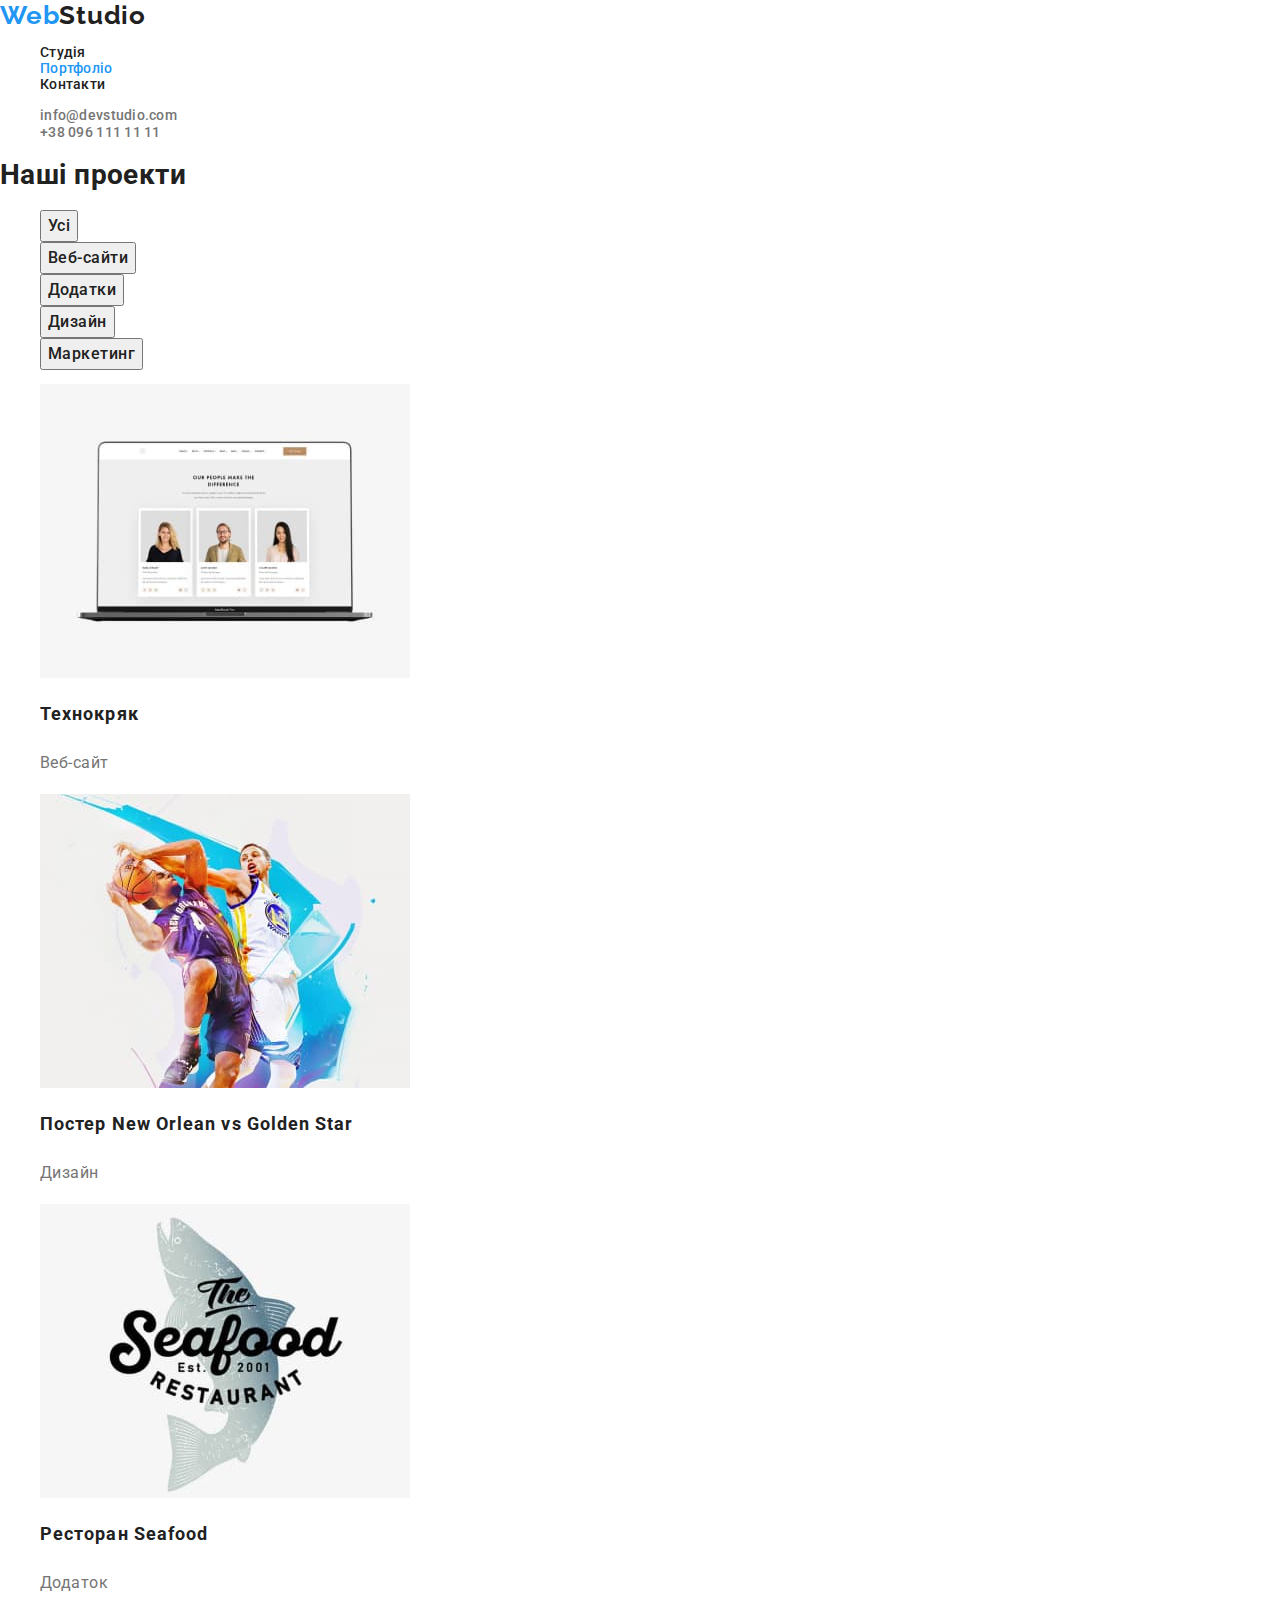
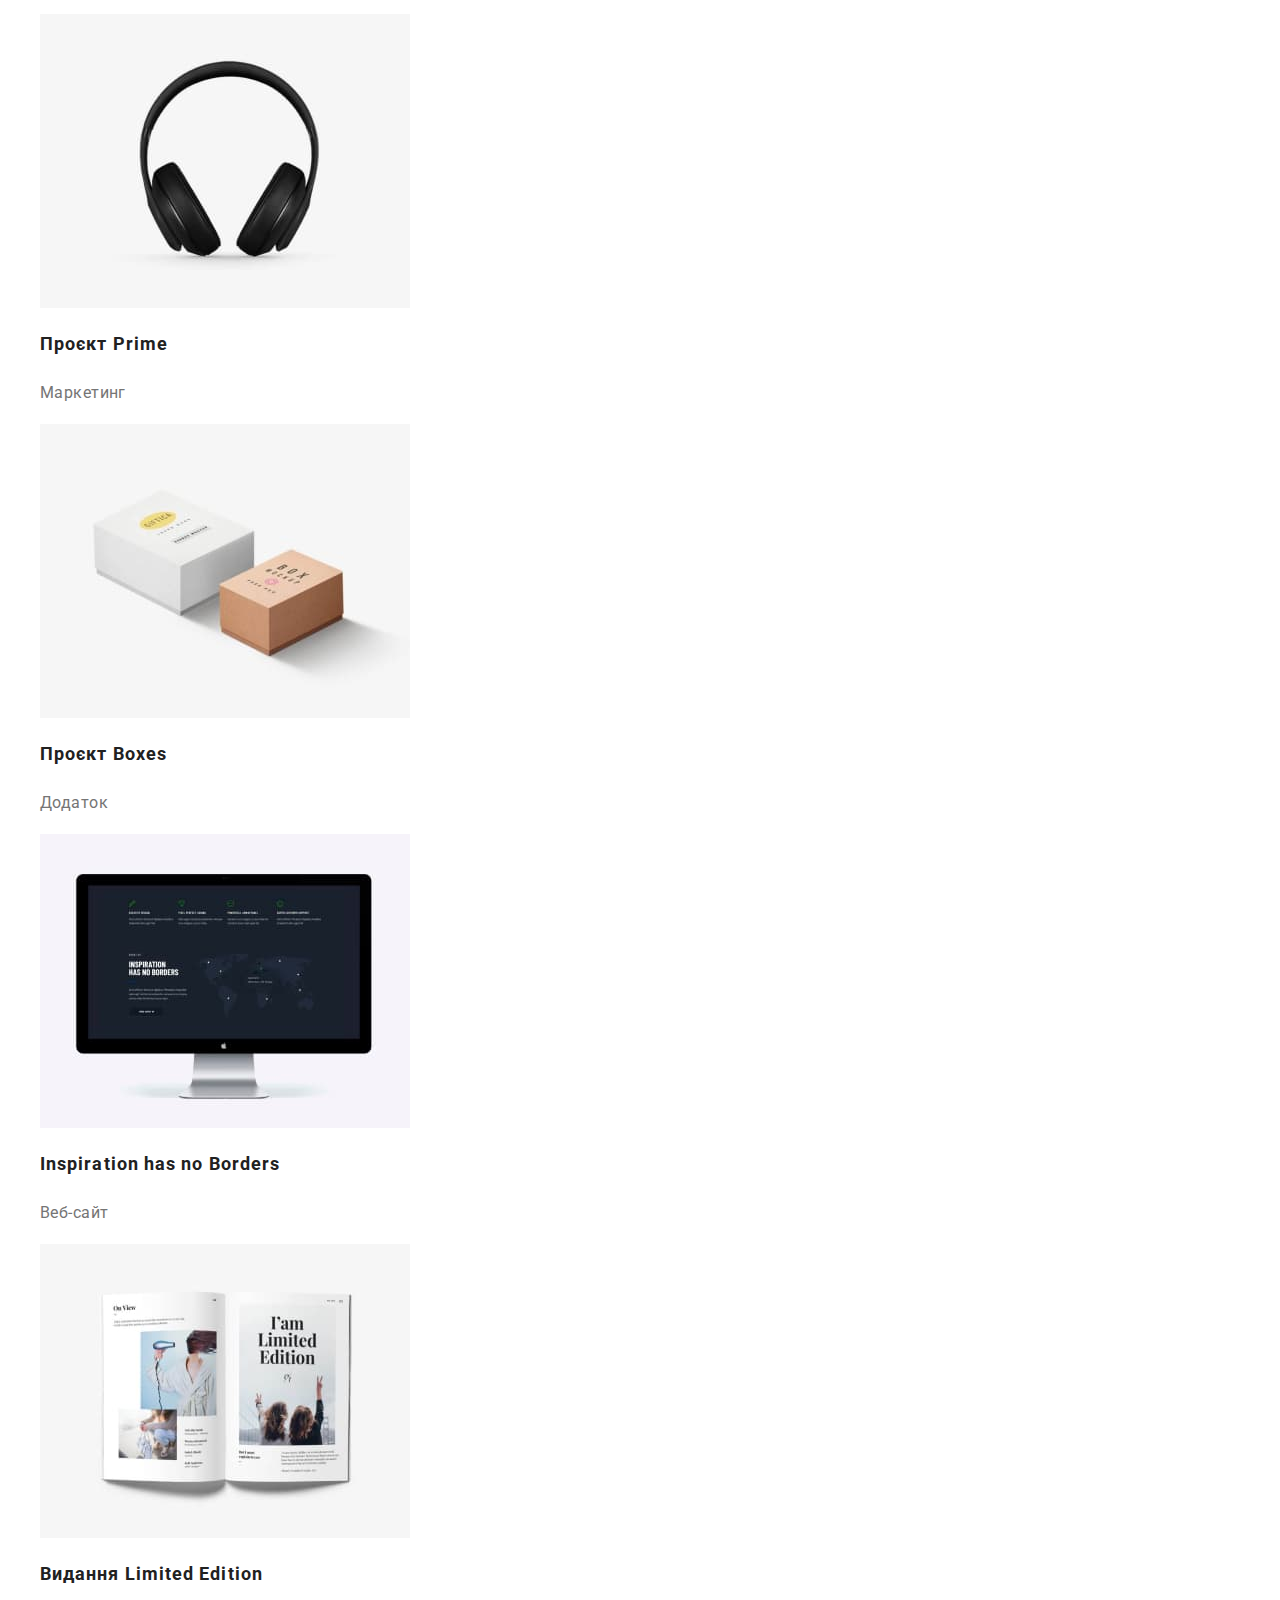
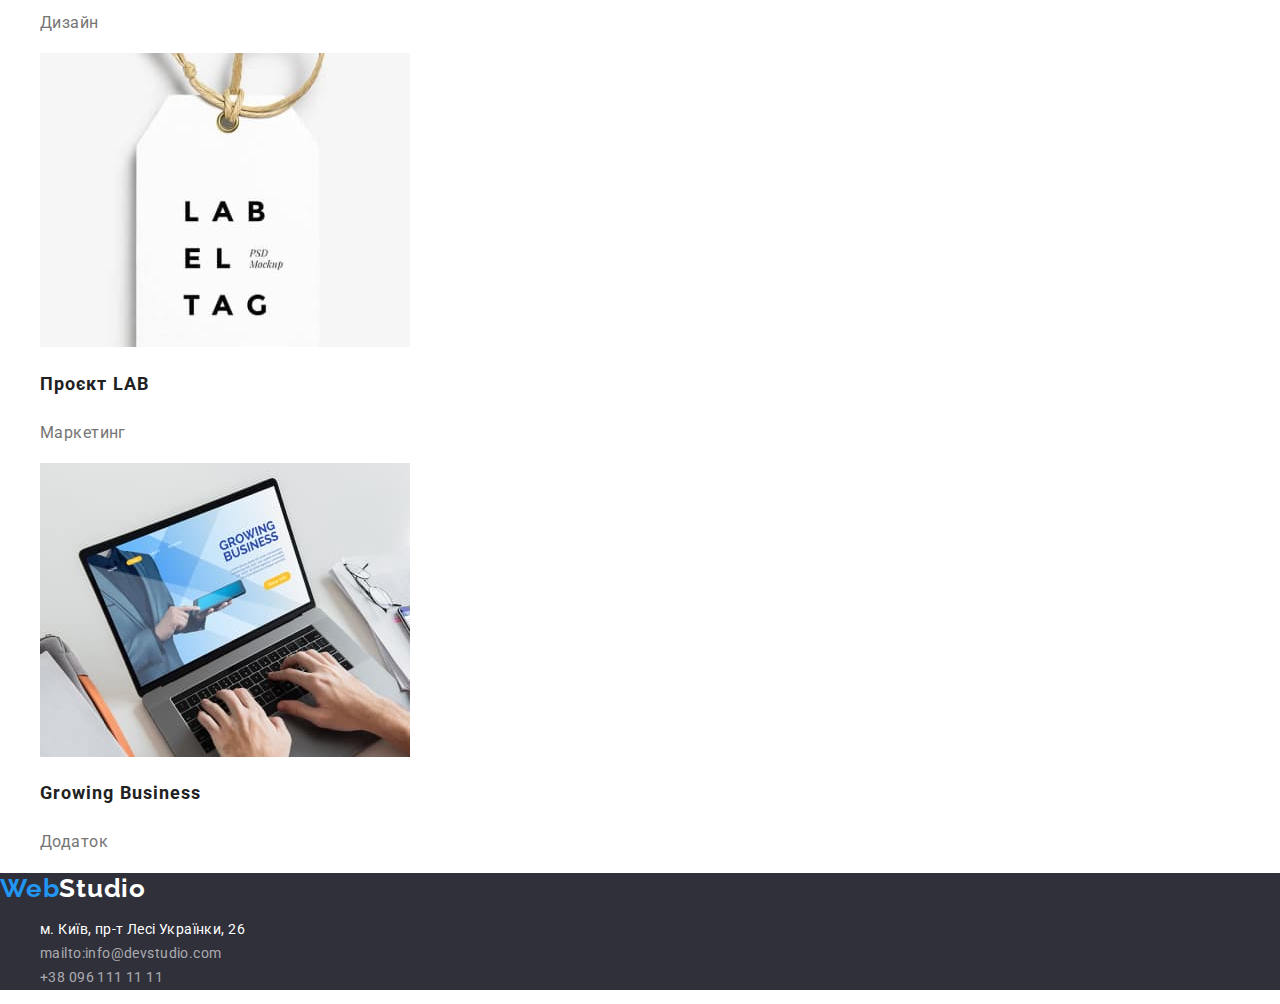
==== portfolio.html @ c3edb96c "new repositiriy" ====
<!DOCTYPE html>
<html lang="uk">

<head>
    <meta charset="UTF-8">
    <meta http-equiv="X-UA-Compatible" content="IE=edge">
    <meta name="viewport" content="width=device-width, initial-scale=1.0">
    <link rel="preconnect" href="https://fonts.googleapis.com">
    <link rel="preconnect" href="https://fonts.gstatic.com" crossorigin>
    <link
        href="https://fonts.googleapis.com/css2?family=Raleway:wght@700&family=Roboto:wght@400;500;700;900&display=swap"
        rel="stylesheet">
        <link rel="stylesheet" href="https://cdnjs.cloudflare.com/ajax/libs/modern-normalize/1.0.0/modern-normalize.min.css" />
    <link rel="stylesheet" href="./css/styles.css">
    <title>Студія</title>
</head>

<body>
    <header class="header">

        <nav class="navigation">
            <a class="logo link" href="./index.html"><span class="logo-part">Web</span>Studio</a>
            <ul class="nav-list list">
                <li class="nav-list-item">
                    <a href="./index.html" class="nav-list link">Студія</a>
                </li>
                <li class="nav-list-item">
                    <a href="./portfolio.html" class="nav-list link current">Портфоліо</a>
                </li>
                <li class="nav-list-item">
                    <a href="" class="nav-list link">Контакти</a>
                </li>
            </ul>
        </nav>
        <ul class="contact list">
            <li> <a href="mailto:info@devstudio.com" class="contact-list link">info@devstudio.com</a></li>
            <li><a href="tel:+380961111111" class="contact-list link">+38 096 111 11 11</a></li>
        </ul>
    </header>
    <main>
        <section class="section">
            <h1>Наші проекти</h1>
        <ul class="button-list list">
            <li><button class="button" type="button">Усі</button> </li>
            <li><button class="button" type="button">Веб-сайти</button></li>
            <li><button class="button" type="button">Додатки</button></li>
            <li><button class="button" type="button">Дизайн</button></li>
            <li><button class="button" type="button">Маркетинг</button></li>
        </ul>
        
            
            <ul class="section-proects list">
                <li>
                    <a class="proects link" href=""><img src="./images/box4.jpg" alt="зображення ноутбука" width="370"
                            height="294">
                        <h2 class="proect-title">Технокряк</h2>
                        <p class="description-proect">Веб-сайт</p>
                        </a>
                </li>
                <li>
                    <a class="proects link" href=""><img src="./images/box5.jpg" alt="зображення баскетболістів"
                            width="370" height="294">
                        <h2 class="proect-title">Постер New Orlean vs Golden Star</h2>
                        <p class="description-proect">Дизайн</p>
                        </a>
                </li>
                <li>
                    <a class="proects link" href=""><img src="./images/box6.jpg" alt="зображення риби" width="370"
                            height="294">
                        <h2 class="proect-title">Ресторан Seafood</h2>
                        <p class="description-proect">Додаток</p>
                        </a>
                </li>
                <li>
                    <a class="proects link" href=""><img src="./images/box7.jpg" alt="зображення навушники" width="370"
                            height="294">
                        <h2 class="proect-title">Проєкт Prime</h2>
                        <p class="description-proect">Маркетинг</p>
                        </a>
                </li>
                <li>
                    <a class="proects link" href=""><img src="./images/box8.jpg" alt="зображення коробки" width="370"
                            height="294">
                        <h2 class="proect-title">Проєкт Boxes</h2>
                        <p class="description-proect">Додаток</p>
                        </a>
                </li>
                <li>
                    <a class="proects link" href=""><img src="./images/box9.jpg" alt="зображення монітор" width="370"
                            height="294">
                        <h2 class="proect-title">Inspiration has no Borders</h2>
                        <p class="description-proect">Веб-сайт</p>
                        </a>
                </li>
                <li>
                    <a class="proects link" href=""><img src="./images/box10.jpg" alt="зображення книги" width="370"
                            height="294">
                        <h2 class="proect-title">Видання Limited Edition</h2>
                        <p class="description-proect">Дизайн</p>
                        </a>
                </li>
                <li>
                    <a class="proects link" href=""><img src="./images/box11.jpg" alt="зображення лейби" width="370"
                            height="294">
                        <h2 class="proect-title">Проєкт LAB</h2>
                        <p class="description-proect">Маркетинг</p>
                        </a>
                </li>
                <li>
                    <a class="proects link" href=""><img src="./images/box12.jpg" alt="зображення ноутбука" width="370"
                            height="294">
                        <h2 class="proect-title">Growing Business</h2>
                        <p class="description-proect">Додаток</p>
                        </a>
                </li>

            </ul>
        </section>


    </main>
    <footer class="footer">
        <!--Секція контакти-->
        <a class="footer-logo link" href="./index.html"><span class="logo-part">Web</span>Studio</a>

        <address class="adress">
            <ul class="adress-list list">
                <li> <a href="https://goo.gl/maps/hzJKrvGwyvVixg5J7" class="adress-title link" target="_blank"> м. Київ,
                        пр-т Лесі Українки, 26
                    </a> </li>
                <li> <a href="mailto:info@devstudio.com" class="adress-contakt link">mailto:info@devstudio.com</a></li>
                <li> <a href="tel:+380961111111" class="adress-contakt link">+38 096 111 11 11</a> </li>
            </ul>
        </address>


    </footer>

</body>

</html>
---- css/styles.css ----
:root {
     --primary-color: #212121;
     --title-text-color: #757575;
     --accent-color: #2196F3;
     --primary-white-color: #FFFFFF;
     --background-dark: #2f303a;
     --background-light: #f5f4fa;
     --primary-font-family: 'Roboto', sans-serif;
     --secondary-font-family: 'Raleway', sans-serif;
 }

 body {
     font-family: var(--primary-font-family);
     color: var(--primary-color);
     font-size: 14px;
     letter-spacing: 0.03em;
     background-color: var(--primary-white-color);
 }

 /*=========START COMPONRNTS==*/

 /*=======END COMPONENTS=====*/
 /*=======HEADER========*/
 
 .link {
     text-decoration: none;
 }

 .list {
     list-style: none;
 }

 /*Logo*/
 .logo {
     font-family: 'Raleway';
     font-style: normal;
     font-weight: 700;
     font-size: 26px;
     line-height: 1.19;
     letter-spacing: 0.03em;
     color: var(--primary-color);
 }

 .logo-part {
     font-family: 'Raleway';
     font-style: normal;
     font-weight: 700;
     font-size: 26px;
     line-height: 1.19;
     color: var(--accent-color);
 }


 .nav-list {
     font-weight: 500;
     line-height: 1.14;
     letter-spacing: 0.02em;
     color: var(--primary-color);
 }

 .current {
     color: var(--accent-color)
 }

 .nav-list:hover,
 .nav-list:focus {
     color: var(--accent-color);
 }

 .contact-list {

     font-weight: 500;
     line-height: 1.14;
     letter-spacing: 0.02em;
     color: var(--title-text-color);
 }

 .contact-list:hover,
 .contact-list:focus {
     color: var(--accent-color);
 }

 /*======END HEADER======*/
 /*======MAIN=======*/
 /*HERO*/
 .hero {
     background-color: var(--background-dark);
 }

 .hero-title {
     font-weight: 900;
     font-size: 44px;
     line-height: 1.36;
     text-align: center;
     letter-spacing: 0.06em;
     text-transform: uppercase;
     color: var(--primary-white-color);
 }

 .hero-btn {
     font-family: inherit;
     font-weight: 700;
     font-size: 16px;
     line-height: 1.87;
     display: flex;
     align-items: center;
     text-align: center;
     letter-spacing: 0.06em;
     color: var(--primary-white-color);
     background-color: var(--accent-color);
     cursor: pointer;
 }

 /*SECTION FEATURES*/

 .title-list {
     font-weight: 700;
     line-height: 1.14;
     text-transform: uppercase;
 }

 .description {
     line-height: 1.71;
     color: var(--title-text-color);
 }

 /*SECTION WORK*/
 .section-title {
     font-weight: 700;
     font-size: 36px;
     line-height: 1.16;
     text-align: center;
     color: var(--primary-color);
 }

 /*SECTION TEAM*/
 .section-team {
     background-color: var(--background-light);
 }

 .title-card {
     font-weight: 500;
     font-size: 16px;
     line-height: 1.19;
     text-align: center;
     color: var(--primary-color);
 }

 .desc-card {
     font-size: 16px;
     line-height: 1.19;
     text-align: center;
     color: var(--title-text-color);
 }

 /*=========END INDEX========*/
 /*=========PORTFOLIO=========*/


 .button {
     display: inline-block;
     font-family: 'Roboto';
     font-style: normal;
     font-weight: 500;
     font-size: 16px;
     line-height: 1.62;
     text-align: center;
     letter-spacing: 0.03em;
     color: var(--primary-color);
     cursor: pointer;
 }

 .button:hover,
 .button:focus {
     background-color: #2196F3;
     color: var(--primary-white-color);
 }

 .proects {
     color: var(--primary-color);
 }

 .proect-title {
     font-size: 18px;
     line-height: 2;
     letter-spacing: 0.06em;
 }

 .description-proect {
     font-size: 16px;
     line-height: 1.87;
     color: var(--title-text-color);
 }




 /*=======FOOTER======*/
 /*SECTION CONTACTS*/
 .footer {
     background-color: var(--background-dark);
 }

 .footer-logo {
     font-family: 'Raleway';
     font-style: normal;
     font-weight: 700;
     font-size: 26px;
     line-height: 1.19;
     letter-spacing: 0.03em;
     color: var(--primary-white-color);
 }

 .adress-list {
     font-family: 'Roboto';
     font-style: normal;
     font-weight: 400;
     font-size: 14px;
     line-height: 1.71;
     color: rgba(255, 255, 255, 0.6);
 }

 .adress-contakt:hover,
 .adress-contakt:focus {
     color: var(--accent-color);
 }

 .adress-title {

     color: var(--primary-white-color);
 }

 .adress-title:hover,
 .adress-title:focus {
     color: var(--accent-color);
 }

 .adress-contakt {
     color: rgba(255, 255, 255, 0.6);
 }
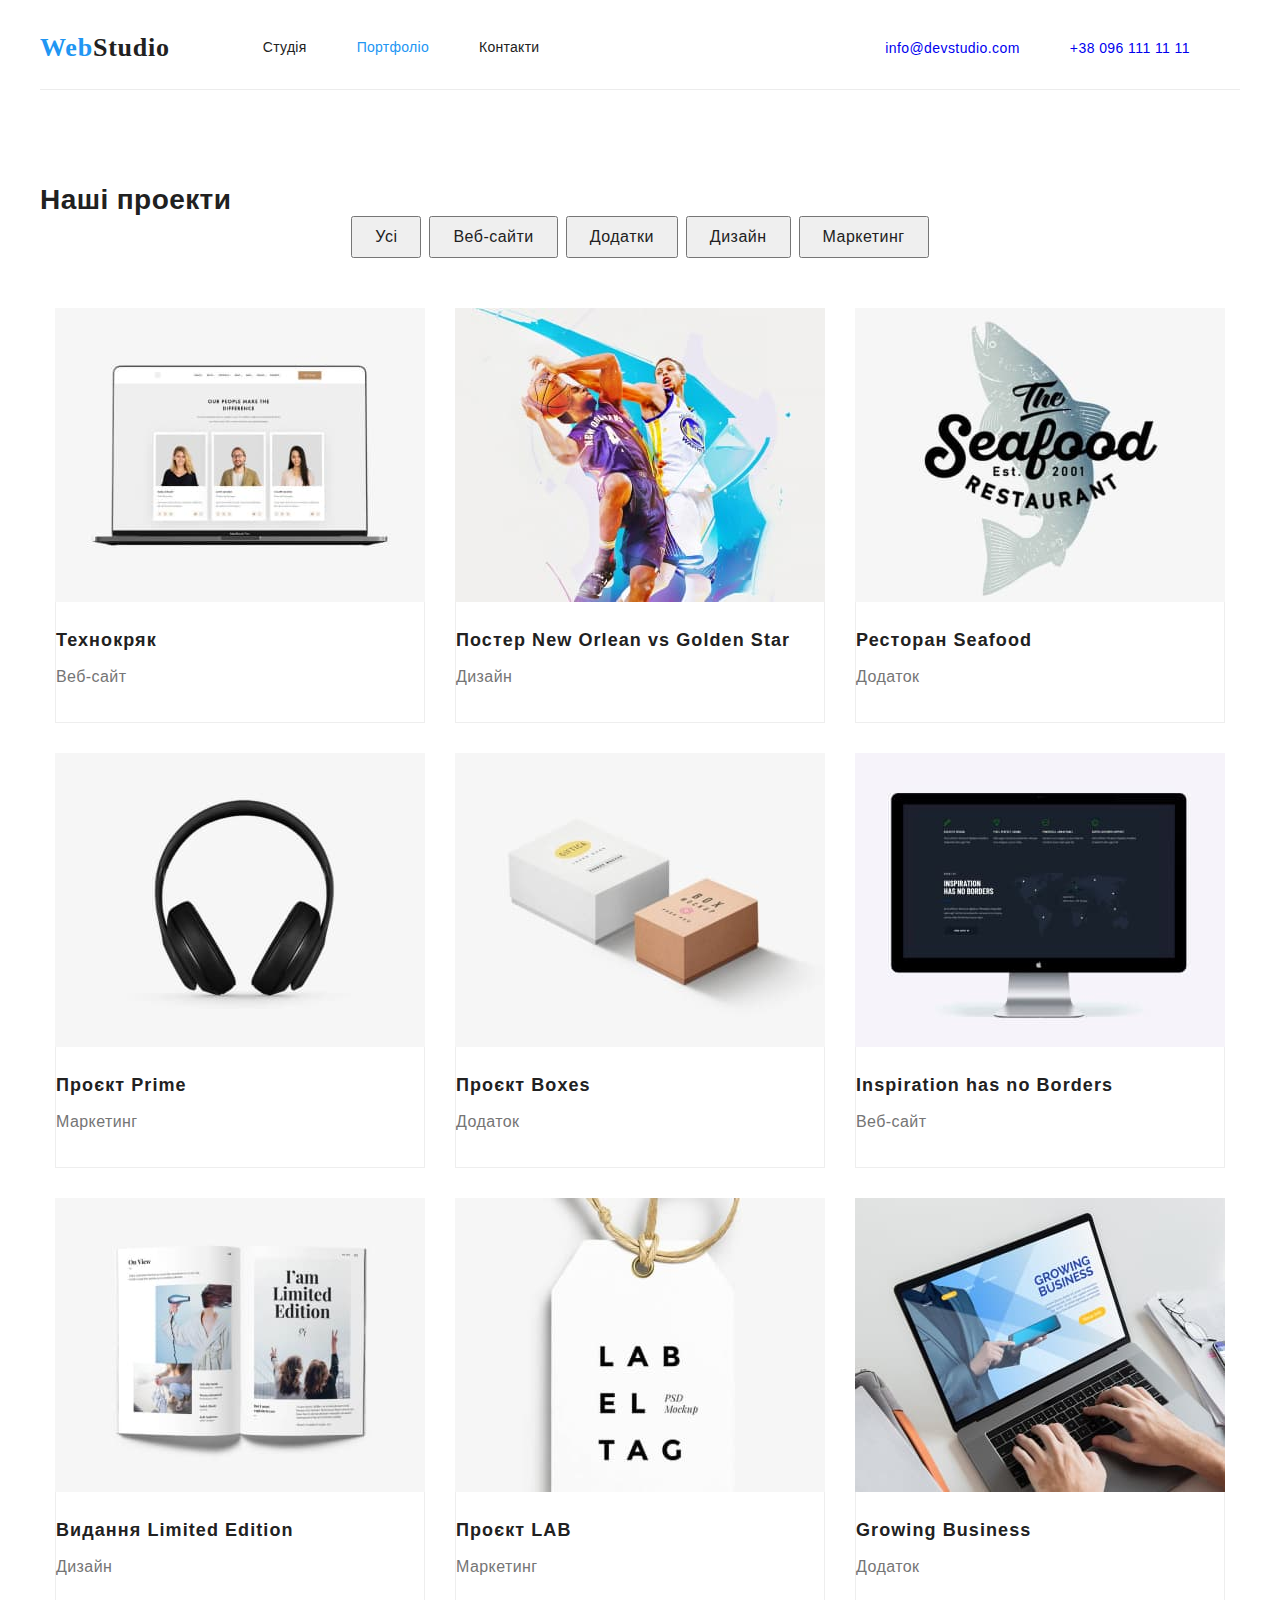
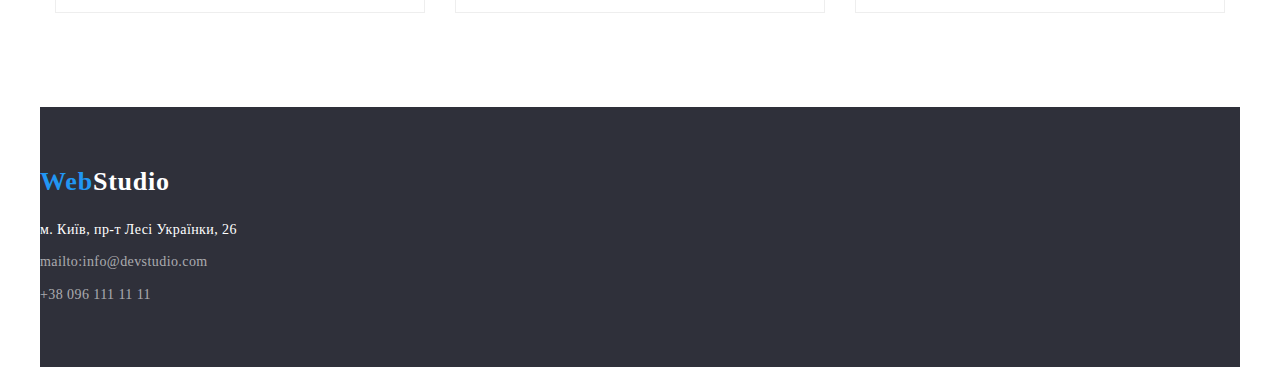
==== commit c6b0d6a4: "positioning of elements" ====
--- a/portfolio.html
+++ b/portfolio.html
@@ -7,115 +7,131 @@
     <meta name="viewport" content="width=device-width, initial-scale=1.0">
     <link rel="preconnect" href="https://fonts.googleapis.com">
     <link rel="preconnect" href="https://fonts.gstatic.com" crossorigin>
-    <link
-        href="https://fonts.googleapis.com/css2?family=Raleway:wght@700&family=Roboto:wght@400;500;700;900&display=swap"
-        rel="stylesheet">
-        <link rel="stylesheet" href="https://cdnjs.cloudflare.com/ajax/libs/modern-normalize/1.0.0/modern-normalize.min.css" />
+    <link rel="stylesheet" href="https://cdnjs.cloudflare.com/ajax/libs/modern-normalize/1.1.0/modern-normalize.min.css"
+        integrity="sha512-wpPYUAdjBVSE4KJnH1VR1HeZfpl1ub8YT/NKx4PuQ5NmX2tKuGu6U/JRp5y+Y8XG2tV+wKQpNHVUX03MfMFn9Q=="
+        crossorigin="anonymous" referrerpolicy="no-referrer" />
     <link rel="stylesheet" href="./css/styles.css">
     <title>Студія</title>
 </head>
 
 <body>
-    <header class="header">
+    <div class="container">
+        <header class="header">
+            <div class="header-container">
+                <a class="logo link" href="./index.html"><span class="logo-part">Web</span>Studio</a>
+                <ul class="nav-list list">
+                    <li class="nav-list-item">
+                        <a href="./index.html" class="nav-list link">Студія</a>
+                    </li>
+                    <li class="nav-list-item">
+                        <a href="./portfolio.html" class="nav-list link current">Портфоліо</a>
+                    </li>
+                    <li class="nav-list-item">
+                        <a href="" class="nav-list link">Контакти</a>
+                    </li>
+                </ul>
+                </nav>
+                <ul class="contact list">
+                    <li class="contactlist"> <a href="mailto:info@devstudio.com"
+                            class="contact-list link">info@devstudio.com</a></li>
+                    <li class="contactlist"><a href="tel:+380961111111" class="contact-list link">+38 096 111 11 11</a>
+                    </li>
+                </ul>
+            </div>
+        </header>
+        <main>
+            <section class="section">
+                <h1>Наші проекти</h1>
+                <ul class="button-list list">
+                    <li class="button-proect"><button class="button" type="button">Усі</button> </li>
+                    <li class="button-proect"><button class="button" type="button">Веб-сайти</button></li>
+                    <li class="button-proect"><button class="button" type="button">Додатки</button></li>
+                    <li class="button-proect"><button class="button" type="button">Дизайн</button></li>
+                    <li class="button-proect"><button class="button" type="button">Маркетинг</button></li>
+                </ul>
 
-        <nav class="navigation">
-            <a class="logo link" href="./index.html"><span class="logo-part">Web</span>Studio</a>
-            <ul class="nav-list list">
-                <li class="nav-list-item">
-                    <a href="./index.html" class="nav-list link">Студія</a>
+                <div class="container">
+                    <ul class="section-proects list">
+                        <li class="proect-cart">
+                            <a class="proects link" href=""><img src="./images/box4.jpg" alt="зображення ноутбука"
+                                    width="370" height="294">
+                                <div class="content-proect-wrapper">
+                                    <h2 class="proect-title">Технокряк</h2>
+                                    <p class="description-proect">Веб-сайт</p>
+                            </a>
+                </div>
                 </li>
-                <li class="nav-list-item">
-                    <a href="./portfolio.html" class="nav-list link current">Портфоліо</a>
-                </li>
-                <li class="nav-list-item">
-                    <a href="" class="nav-list link">Контакти</a>
-                </li>
-            </ul>
-        </nav>
-        <ul class="contact list">
-            <li> <a href="mailto:info@devstudio.com" class="contact-list link">info@devstudio.com</a></li>
-            <li><a href="tel:+380961111111" class="contact-list link">+38 096 111 11 11</a></li>
-        </ul>
-    </header>
-    <main>
-        <section class="section">
-            <h1>Наші проекти</h1>
-        <ul class="button-list list">
-            <li><button class="button" type="button">Усі</button> </li>
-            <li><button class="button" type="button">Веб-сайти</button></li>
-            <li><button class="button" type="button">Додатки</button></li>
-            <li><button class="button" type="button">Дизайн</button></li>
-            <li><button class="button" type="button">Маркетинг</button></li>
-        </ul>
-        
-            
-            <ul class="section-proects list">
-                <li>
-                    <a class="proects link" href=""><img src="./images/box4.jpg" alt="зображення ноутбука" width="370"
-                            height="294">
-                        <h2 class="proect-title">Технокряк</h2>
-                        <p class="description-proect">Веб-сайт</p>
-                        </a>
-                </li>
-                <li>
+                <li class="proect-cart">
                     <a class="proects link" href=""><img src="./images/box5.jpg" alt="зображення баскетболістів"
                             width="370" height="294">
-                        <h2 class="proect-title">Постер New Orlean vs Golden Star</h2>
-                        <p class="description-proect">Дизайн</p>
-                        </a>
-                </li>
-                <li>
-                    <a class="proects link" href=""><img src="./images/box6.jpg" alt="зображення риби" width="370"
-                            height="294">
-                        <h2 class="proect-title">Ресторан Seafood</h2>
-                        <p class="description-proect">Додаток</p>
-                        </a>
-                </li>
-                <li>
-                    <a class="proects link" href=""><img src="./images/box7.jpg" alt="зображення навушники" width="370"
-                            height="294">
-                        <h2 class="proect-title">Проєкт Prime</h2>
-                        <p class="description-proect">Маркетинг</p>
-                        </a>
-                </li>
-                <li>
-                    <a class="proects link" href=""><img src="./images/box8.jpg" alt="зображення коробки" width="370"
-                            height="294">
-                        <h2 class="proect-title">Проєкт Boxes</h2>
-                        <p class="description-proect">Додаток</p>
-                        </a>
-                </li>
-                <li>
-                    <a class="proects link" href=""><img src="./images/box9.jpg" alt="зображення монітор" width="370"
-                            height="294">
-                        <h2 class="proect-title">Inspiration has no Borders</h2>
-                        <p class="description-proect">Веб-сайт</p>
-                        </a>
-                </li>
-                <li>
-                    <a class="proects link" href=""><img src="./images/box10.jpg" alt="зображення книги" width="370"
-                            height="294">
-                        <h2 class="proect-title">Видання Limited Edition</h2>
-                        <p class="description-proect">Дизайн</p>
-                        </a>
-                </li>
-                <li>
-                    <a class="proects link" href=""><img src="./images/box11.jpg" alt="зображення лейби" width="370"
-                            height="294">
-                        <h2 class="proect-title">Проєкт LAB</h2>
-                        <p class="description-proect">Маркетинг</p>
-                        </a>
-                </li>
-                <li>
-                    <a class="proects link" href=""><img src="./images/box12.jpg" alt="зображення ноутбука" width="370"
-                            height="294">
-                        <h2 class="proect-title">Growing Business</h2>
-                        <p class="description-proect">Додаток</p>
-                        </a>
-                </li>
+                        <div class="content-proect-wrapper">
+                            <h2 class="proect-title">Постер New Orlean vs Golden Star</h2>
+                            <p class="description-proect">Дизайн</p>
+                    </a>
+    </div>
+    </li>
+    <li class="proect-cart">
+        <a class="proects link" href=""><img src="./images/box6.jpg" alt="зображення риби" width="370" height="294">
+            <div class="content-proect-wrapper">
+                <h2 class="proect-title">Ресторан Seafood</h2>
+                <p class="description-proect">Додаток</p>
+        </a>
+        </div>
+    </li>
+    <li class="proect-cart">
+        <a class="proects link" href=""><img src="./images/box7.jpg" alt="зображення навушники" width="370"
+                height="294">
+            <div class="content-proect-wrapper">
+                <h2 class="proect-title">Проєкт Prime</h2>
+                <p class="description-proect">Маркетинг</p>
+        </a>
+        </div>
+    </li>
+    <li class="proect-cart">
+        <a class="proects link" href=""><img src="./images/box8.jpg" alt="зображення коробки" width="370" height="294">
+            <div class="content-proect-wrapper">
+                <h2 class="proect-title">Проєкт Boxes</h2>
+                <p class="description-proect">Додаток</p>
+        </a>
+        </div>
+    </li>
+    <li class="proect-cart">
+        <a class="proects link" href=""><img src="./images/box9.jpg" alt="зображення монітор" width="370" height="294">
+            <div class="content-proect-wrapper">
+                <h2 class="proect-title">Inspiration has no Borders</h2>
+                <p class="description-proect">Веб-сайт</p>
+        </a>
+        </div>
+    </li>
+    <li class="proect-cart">
+        <a class="proects link" href=""><img src="./images/box10.jpg" alt="зображення книги" width="370" height="294">
+            <div class="content-proect-wrapper">
+                <h2 class="proect-title">Видання Limited Edition</h2>
+                <p class="description-proect">Дизайн</p>
+        </a>
+        </div>
+    </li>
+    <li class="proect-cart">
+        <a class="proects link" href=""><img src="./images/box11.jpg" alt="зображення лейби" width="370" height="294">
+            <div class="content-proect-wrapper">
+                <h2 class="proect-title">Проєкт LAB</h2>
+                <p class="description-proect">Маркетинг</p>
+        </a>
+        </div>
+    </li>
+    <li class="proect-cart">
+        <a class="proects link" href=""><img src="./images/box12.jpg" alt="зображення ноутбука" width="370"
+                height="294">
+            <div class="content-proect-wrapper">
+                <h2 class="proect-title">Growing Business</h2>
+                <p class="description-proect">Додаток</p>
+        </a>
+        </div>
+    </li>
 
-            </ul>
-        </section>
+    </ul>
+    </div>
+    </section>
 
 
     </main>
@@ -125,17 +141,21 @@
 
         <address class="adress">
             <ul class="adress-list list">
-                <li> <a href="https://goo.gl/maps/hzJKrvGwyvVixg5J7" class="adress-title link" target="_blank"> м. Київ,
+                <li class="adress-list-item"> <a href="https://goo.gl/maps/hzJKrvGwyvVixg5J7" class="adress-title link"
+                        target="_blank"> м. Київ,
                         пр-т Лесі Українки, 26
                     </a> </li>
-                <li> <a href="mailto:info@devstudio.com" class="adress-contakt link">mailto:info@devstudio.com</a></li>
-                <li> <a href="tel:+380961111111" class="adress-contakt link">+38 096 111 11 11</a> </li>
+                <li class="adress-list-item"> <a href="mailto:info@devstudio.com"
+                        class="adress-contakt link">mailto:info@devstudio.com</a></li>
+                <li class="adress-list-item"> <a href="tel:+380961111111" class="adress-contakt link">+38 096 111 11
+                        11</a>
+                </li>
             </ul>
         </address>
 
 
     </footer>
-
+    </div>
 </body>
 
 </html>--- a/css/styles.css
+++ b/css/styles.css
@@ -1,4 +1,3 @@
- 
  
  
  :root {
@@ -20,20 +19,59 @@
      background-color: var(--primary-white-color);
  }
 
- /*=========START COMPONRNTS==*/
-
- /*=======END COMPONENTS=====*/
- /*=======HEADER========*/
- 
+ h1,
+ h2,
+ h3,
+ h4,
+ h5,
+ h6,
+ p {
+     margin-top: 0;
+     margin-bottom: 0;
+ }
+
+ ul,
+ ol {
+     margin-top: 0;
+     margin-bottom: 0;
+     padding-left: 0;
+ }
+
+ img {
+     display: block;
+ }
+
  .link {
      text-decoration: none;
  }
 
  .list {
      list-style: none;
- }
+
+ }
+
+ .container {
+     width: 1200px;
+     padding-left: 15px;
+     padding-right: 15px;
+     margin-left: auto;
+     margin-right: auto;
+ }
+
+ /*=========START COMPONRNTS=======*/
+
+ /*=========END COMPONENTS========*/
+ /*============HEADER=============*/
+
+
 
  /*Logo*/
+ .header {
+     padding-top: 25px;
+     padding-bottom: 25px;
+     border-bottom: 1px solid #ececec
+ }
+
  .logo {
      font-family: 'Raleway';
      font-style: normal;
@@ -42,6 +80,7 @@
      line-height: 1.19;
      letter-spacing: 0.03em;
      color: var(--primary-color);
+     margin-right: 93px;
  }
 
  .logo-part {
@@ -53,12 +92,28 @@
      color: var(--accent-color);
  }
 
+ .header-container {
+     display: flex;
+     align-items: center;
+ }
+
+ .navigation {
+     display: flex;
+     align-items: center;
+ }
+
+ .nav-list-item:not(:last-child) {
+     margin-right: 50px;
+ }
 
  .nav-list {
      font-weight: 500;
      line-height: 1.14;
      letter-spacing: 0.02em;
      color: var(--primary-color);
+     display: flex;
+     align-items: center;
+
  }
 
  .current {
@@ -70,17 +125,32 @@
      color: var(--accent-color);
  }
 
- .contact-list {
-
+ .contact {
+     display: flex;
+     align-items: center;
+     margin-left: auto;
+ }
+
+ .contactlist {
+     margin-right: 50px;
+ }
+
+ .contact-list:not(:last-child) {
      font-weight: 500;
      line-height: 1.14;
      letter-spacing: 0.02em;
      color: var(--title-text-color);
+
  }
 
  .contact-list:hover,
  .contact-list:focus {
      color: var(--accent-color);
+ }
+
+ .section {
+     padding-top: 94px;
+     padding-bottom: 94px;
  }
 
  /*======END HEADER======*/
@@ -98,10 +168,11 @@
      letter-spacing: 0.06em;
      text-transform: uppercase;
      color: var(--primary-white-color);
+     margin-bottom: 30px;
  }
 
  .hero-btn {
-     font-family: inherit;
+     font-family: var(--primary-font-family);
      font-weight: 700;
      font-size: 16px;
      line-height: 1.87;
@@ -112,14 +183,28 @@
      color: var(--primary-white-color);
      background-color: var(--accent-color);
      cursor: pointer;
+     margin-left: auto;
+     margin-right: auto;
+     padding: 10px 32px;
+     min-width: 216px;
+     box-shadow: 0px 4px 4px rgba(0, 0, 0, 0.15);
+     border-radius: 4px;
  }
 
  /*SECTION FEATURES*/
+ .features-list {
+     display: flex;
+ }
+
+ .features-list-item:not(:last-child) {
+     margin-right: 30px;
+ }
 
  .title-list {
      font-weight: 700;
      line-height: 1.14;
      text-transform: uppercase;
+     margin-bottom: 10px;
  }
 
  .description {
@@ -134,11 +219,40 @@
      line-height: 1.16;
      text-align: center;
      color: var(--primary-color);
+     margin-bottom: 50px;
+ }
+
+ .work-list {
+     display: flex;
+     justify-content: space-between;
+     flex-wrap: wrap;
+ }
+
+ .work-item:not(:last-child) {
+     margin-right: 30px;
  }
 
  /*SECTION TEAM*/
  .section-team {
      background-color: var(--background-light);
+ }
+
+ .team-list {
+     display: flex;
+     flex-wrap: wrap;
+ }
+
+ .team:not(:nth-child(4n)) {
+     margin-right: 30px;
+ }
+
+ .content-team-wrapper {
+     padding-top: 30px;
+
+     border-top: none;
+     box-shadow: 0px 1px 3px rgba(0, 0, 0, 0.12), 0px 1px 1px rgba(0, 0, 0, 0.14), 0px 2px 1px rgba(0, 0, 0, 0.2);
+     border-radius: 0px 0px 4px 4px;
+     background: #FFFFFF;
  }
 
  .title-card {
@@ -147,6 +261,7 @@
      line-height: 1.19;
      text-align: center;
      color: var(--primary-color);
+     margin-bottom: 10px;
  }
 
  .desc-card {
@@ -154,15 +269,28 @@
      line-height: 1.19;
      text-align: center;
      color: var(--title-text-color);
+     padding-bottom: 30px;
  }
 
  /*=========END INDEX========*/
  /*=========PORTFOLIO=========*/
 
+ .button-list {
+     display: flex;
+     justify-content: center;
+     flex-wrap: wrap;
+
+ }
+
+ .button-proect:not(:last-child) {
+     margin-right: 8px;
+     background: var(--background-light);
+     border-radius: 4px;
+
+ }
 
  .button {
-     display: inline-block;
-     font-family: 'Roboto';
+     font-family: var(--primary-font-family);
      font-style: normal;
      font-weight: 500;
      font-size: 16px;
@@ -171,28 +299,52 @@
      letter-spacing: 0.03em;
      color: var(--primary-color);
      cursor: pointer;
+     padding: 6px 22px;
  }
 
  .button:hover,
  .button:focus {
-     background-color: #2196F3;
+     background-color: var(--accent-color);
      color: var(--primary-white-color);
  }
 
+ .section-proects {
+     padding-top: 50px;
+     display: flex;
+     flex-wrap: wrap;
+     margin-left: -30px;
+     margin-top: -30px;
+ }
+
+ .proect-cart {
+     margin-left: 30px;
+     margin-top: 30px;
+ }
+
  .proects {
      color: var(--primary-color);
+ }
+
+ .content-proect-wrapper {
+     border: 1px solid #eeeeee;
+     border-top: none;
+     padding-top: 20px;
+
  }
 
  .proect-title {
      font-size: 18px;
      line-height: 2;
      letter-spacing: 0.06em;
- }
-
- .description-proect {
+
+ }
+
+ .description-proect:not(:nth-child(3n)) {
      font-size: 16px;
      line-height: 1.87;
      color: var(--title-text-color);
+     margin-top: 4px;
+     margin-bottom: 30px;
  }
 
 
@@ -202,6 +354,8 @@
  /*SECTION CONTACTS*/
  .footer {
      background-color: var(--background-dark);
+     padding-top: 60px;
+     padding-bottom: 60px;
  }
 
  .footer-logo {
@@ -212,6 +366,7 @@
      line-height: 1.19;
      letter-spacing: 0.03em;
      color: var(--primary-white-color);
+
  }
 
  .adress-list {
@@ -221,6 +376,7 @@
      font-size: 14px;
      line-height: 1.71;
      color: rgba(255, 255, 255, 0.6);
+     margin-top: 20px;
  }
 
  .adress-contakt:hover,
@@ -238,6 +394,11 @@
      color: var(--accent-color);
  }
 
+ .adress-list-item:not(:last-child) {
+     margin-bottom: 9px;
+ }
+
  .adress-contakt {
      color: rgba(255, 255, 255, 0.6);
+     margin-bottom: 9px;
  }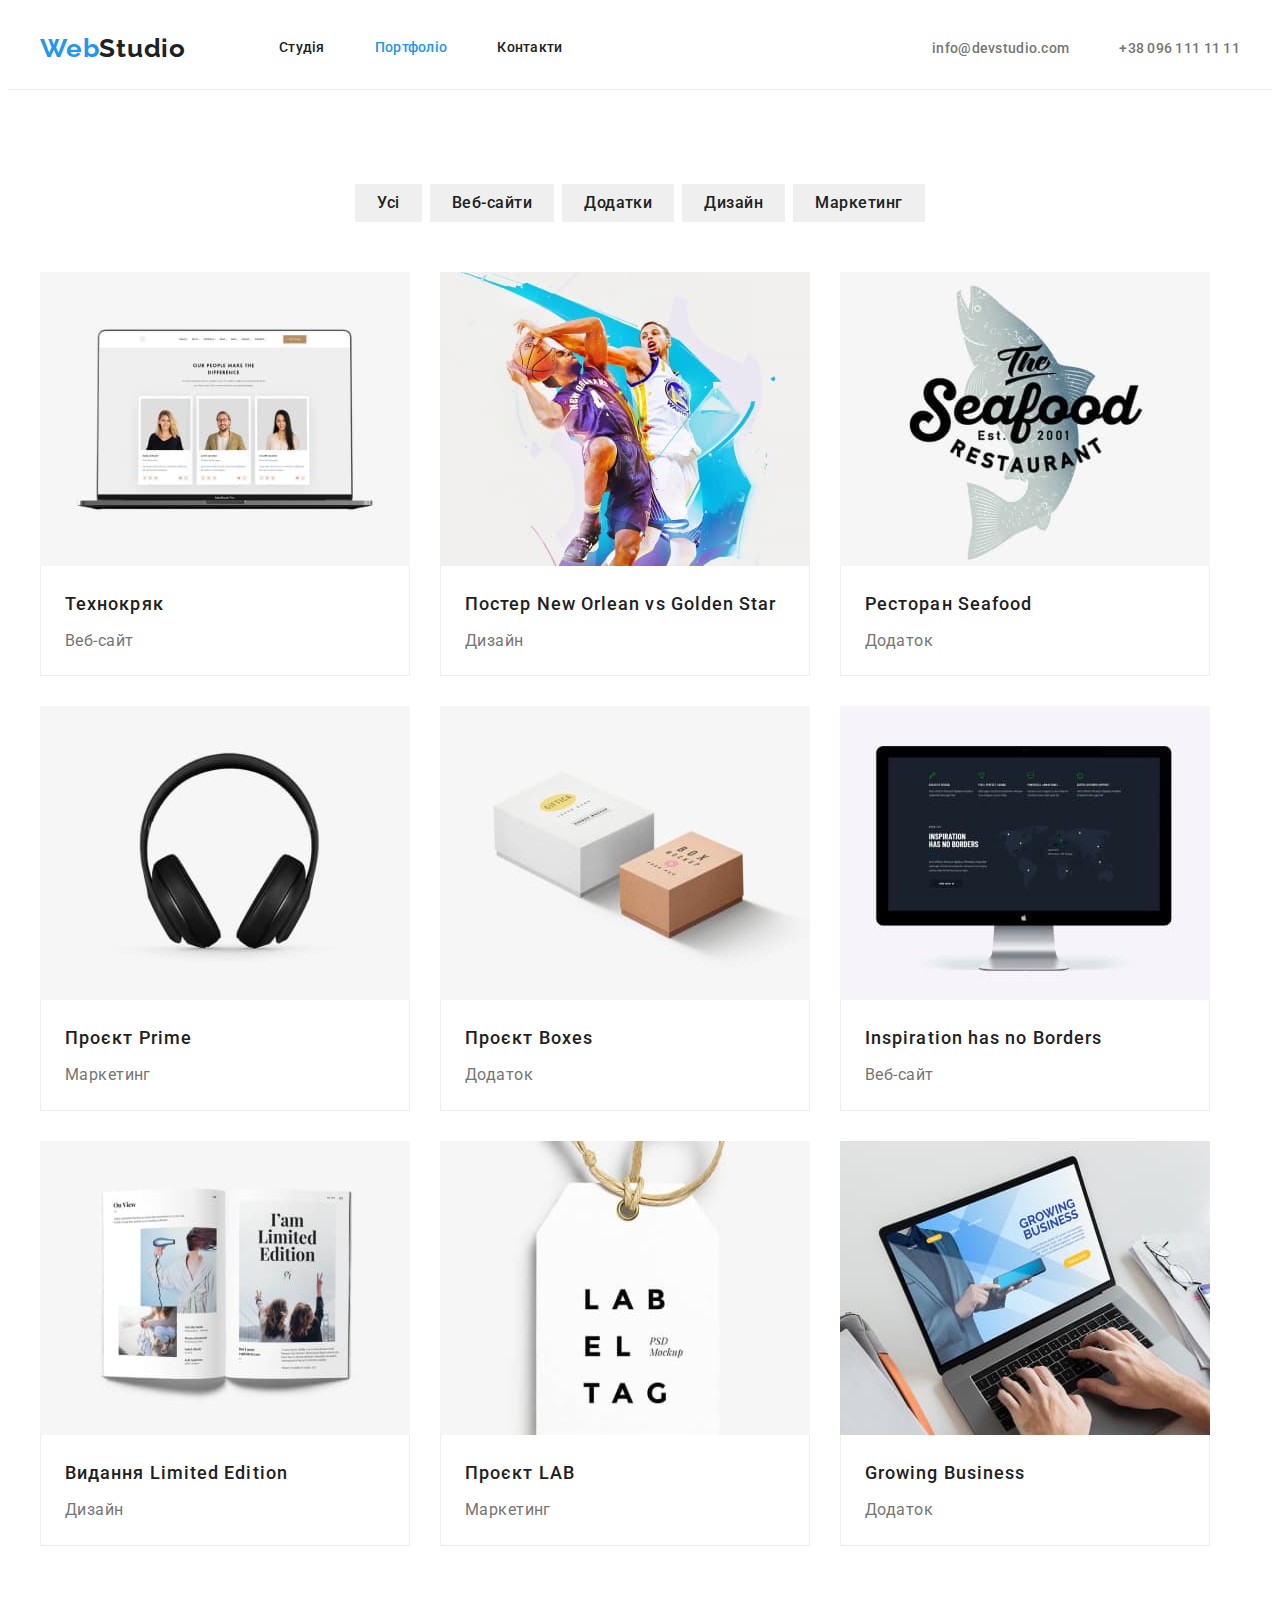
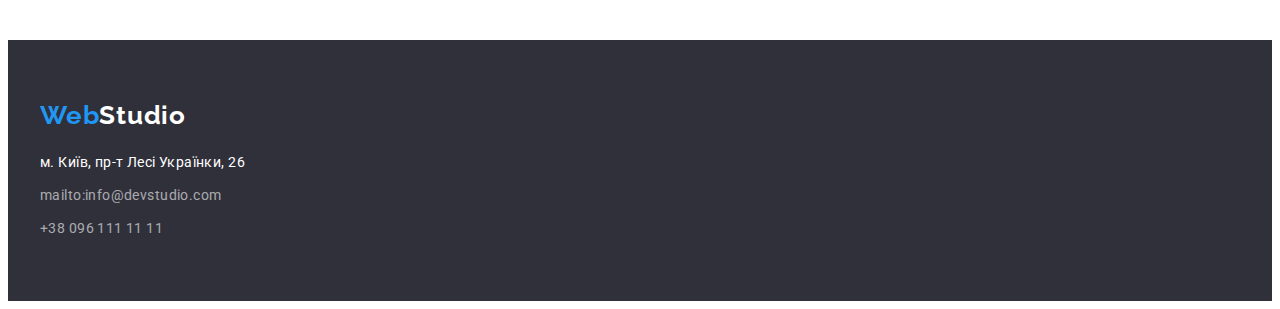
==== commit 44978015: "Доопрацювання" ====
--- a/portfolio.html
+++ b/portfolio.html
@@ -7,6 +7,8 @@
     <meta name="viewport" content="width=device-width, initial-scale=1.0">
     <link rel="preconnect" href="https://fonts.googleapis.com">
     <link rel="preconnect" href="https://fonts.gstatic.com" crossorigin>
+    <link href="https://fonts.googleapis.com/css2?family=Raleway:wght@700&family=Roboto:wght@400;500;700;900&display=swap"
+        rel="stylesheet">
     <link rel="stylesheet" href="https://cdnjs.cloudflare.com/ajax/libs/modern-normalize/1.1.0/modern-normalize.min.css"
         integrity="sha512-wpPYUAdjBVSE4KJnH1VR1HeZfpl1ub8YT/NKx4PuQ5NmX2tKuGu6U/JRp5y+Y8XG2tV+wKQpNHVUX03MfMFn9Q=="
         crossorigin="anonymous" referrerpolicy="no-referrer" />
@@ -15,9 +17,10 @@
 </head>
 
 <body>
-    <div class="container">
+  
         <header class="header">
-            <div class="header-container">
+            <div class="container header-container">
+                <nav class="navigation">
                 <a class="logo link" href="./index.html"><span class="logo-part">Web</span>Studio</a>
                 <ul class="nav-list list">
                     <li class="nav-list-item">
@@ -33,24 +36,24 @@
                 </nav>
                 <ul class="contact list">
                     <li class="contactlist"> <a href="mailto:info@devstudio.com"
-                            class="contact-list link">info@devstudio.com</a></li>
-                    <li class="contactlist"><a href="tel:+380961111111" class="contact-list link">+38 096 111 11 11</a>
+                            class="contact-list mail link">info@devstudio.com</a></li>
+                    <li class="contactlist"><a href="tel:+380961111111"
+                         class="contact-list tel link">+38 096 111 11 11</a>
                     </li>
                 </ul>
             </div>
         </header>
         <main>
             <section class="section">
-                <h1>Наші проекти</h1>
+                <div class="container">
+            <h1 class="visually-hidden">Наші проекти</h1>
                 <ul class="button-list list">
                     <li class="button-proect"><button class="button" type="button">Усі</button> </li>
                     <li class="button-proect"><button class="button" type="button">Веб-сайти</button></li>
                     <li class="button-proect"><button class="button" type="button">Додатки</button></li>
                     <li class="button-proect"><button class="button" type="button">Дизайн</button></li>
                     <li class="button-proect"><button class="button" type="button">Маркетинг</button></li>
-                </ul>
-
-                <div class="container">
+                </ul>               
                     <ul class="section-proects list">
                         <li class="proect-cart">
                             <a class="proects link" href=""><img src="./images/box4.jpg" alt="зображення ноутбука"
@@ -58,25 +61,25 @@
                                 <div class="content-proect-wrapper">
                                     <h2 class="proect-title">Технокряк</h2>
                                     <p class="description-proect">Веб-сайт</p>
+                                </div>
                             </a>
-                </div>
-                </li>
+                        </li>
                 <li class="proect-cart">
                     <a class="proects link" href=""><img src="./images/box5.jpg" alt="зображення баскетболістів"
                             width="370" height="294">
                         <div class="content-proect-wrapper">
                             <h2 class="proect-title">Постер New Orlean vs Golden Star</h2>
                             <p class="description-proect">Дизайн</p>
+                         </div>
                     </a>
-    </div>
-    </li>
+                </li>
     <li class="proect-cart">
         <a class="proects link" href=""><img src="./images/box6.jpg" alt="зображення риби" width="370" height="294">
             <div class="content-proect-wrapper">
                 <h2 class="proect-title">Ресторан Seafood</h2>
                 <p class="description-proect">Додаток</p>
+            </div>
         </a>
-        </div>
     </li>
     <li class="proect-cart">
         <a class="proects link" href=""><img src="./images/box7.jpg" alt="зображення навушники" width="370"
@@ -84,61 +87,57 @@
             <div class="content-proect-wrapper">
                 <h2 class="proect-title">Проєкт Prime</h2>
                 <p class="description-proect">Маркетинг</p>
+            </div>
         </a>
-        </div>
     </li>
     <li class="proect-cart">
         <a class="proects link" href=""><img src="./images/box8.jpg" alt="зображення коробки" width="370" height="294">
             <div class="content-proect-wrapper">
                 <h2 class="proect-title">Проєкт Boxes</h2>
                 <p class="description-proect">Додаток</p>
-        </a>
-        </div>
+            </div>
+            </a>
     </li>
     <li class="proect-cart">
         <a class="proects link" href=""><img src="./images/box9.jpg" alt="зображення монітор" width="370" height="294">
             <div class="content-proect-wrapper">
                 <h2 class="proect-title">Inspiration has no Borders</h2>
                 <p class="description-proect">Веб-сайт</p>
+            </div>
         </a>
-        </div>
     </li>
     <li class="proect-cart">
         <a class="proects link" href=""><img src="./images/box10.jpg" alt="зображення книги" width="370" height="294">
             <div class="content-proect-wrapper">
                 <h2 class="proect-title">Видання Limited Edition</h2>
                 <p class="description-proect">Дизайн</p>
+            </div>
         </a>
-        </div>
     </li>
     <li class="proect-cart">
         <a class="proects link" href=""><img src="./images/box11.jpg" alt="зображення лейби" width="370" height="294">
             <div class="content-proect-wrapper">
                 <h2 class="proect-title">Проєкт LAB</h2>
                 <p class="description-proect">Маркетинг</p>
+            </div>
         </a>
-        </div>
-    </li>
+          </li>
     <li class="proect-cart">
         <a class="proects link" href=""><img src="./images/box12.jpg" alt="зображення ноутбука" width="370"
                 height="294">
             <div class="content-proect-wrapper">
                 <h2 class="proect-title">Growing Business</h2>
                 <p class="description-proect">Додаток</p>
+            </div>
         </a>
-        </div>
     </li>
-
-    </ul>
-    </div>
+    </ul>    
     </section>
-
-
     </main>
     <footer class="footer">
         <!--Секція контакти-->
+        <div class="container">
         <a class="footer-logo link" href="./index.html"><span class="logo-part">Web</span>Studio</a>
-
         <address class="adress">
             <ul class="adress-list list">
                 <li class="adress-list-item"> <a href="https://goo.gl/maps/hzJKrvGwyvVixg5J7" class="adress-title link"
@@ -152,8 +151,6 @@
                 </li>
             </ul>
         </address>
-
-
     </footer>
     </div>
 </body>
--- a/css/styles.css
+++ b/css/styles.css
@@ -47,7 +47,6 @@
 
  .list {
      list-style: none;
-
  }
 
  .container {
@@ -73,7 +72,7 @@
  }
 
  .logo {
-     font-family: 'Raleway';
+     font-family:var(--secondary-font-family);
      font-style: normal;
      font-weight: 700;
      font-size: 26px;
@@ -84,7 +83,7 @@
  }
 
  .logo-part {
-     font-family: 'Raleway';
+     font-family:var(--secondary-font-family);
      font-style: normal;
      font-weight: 700;
      font-size: 26px;
@@ -113,7 +112,6 @@
      color: var(--primary-color);
      display: flex;
      align-items: center;
-
  }
 
  .current {
@@ -131,26 +129,20 @@
      margin-left: auto;
  }
 
- .contactlist {
-     margin-right: 50px;
- }
-
- .contact-list:not(:last-child) {
+ .mail{
+     margin-right: 50px;  
+ }
+
+ .contact-list {
      font-weight: 500;
      line-height: 1.14;
      letter-spacing: 0.02em;
-     color: var(--title-text-color);
-
+    color: var(--title-text-color);
  }
 
  .contact-list:hover,
  .contact-list:focus {
      color: var(--accent-color);
- }
-
- .section {
-     padding-top: 94px;
-     padding-bottom: 94px;
  }
 
  /*======END HEADER======*/
@@ -158,6 +150,7 @@
  /*HERO*/
  .hero {
      background-color: var(--background-dark);
+     padding: 200px 0;
  }
 
  .hero-title {
@@ -188,19 +181,26 @@
      padding: 10px 32px;
      min-width: 216px;
      box-shadow: 0px 4px 4px rgba(0, 0, 0, 0.15);
-     border-radius: 4px;
+    border: none;
  }
 
  /*SECTION FEATURES*/
+ .section{
+    padding:94px 0 ;
+ }
  .features-list {
      display: flex;
  }
-
+.visually-hidden {
+    position: fixed;
+    transform: scale(0);
+}
  .features-list-item:not(:last-child) {
      margin-right: 30px;
  }
 
  .title-list {
+    font-size: 14px;
      font-weight: 700;
      line-height: 1.14;
      text-transform: uppercase;
@@ -213,13 +213,8 @@
  }
 
  /*SECTION WORK*/
- .section-title {
-     font-weight: 700;
-     font-size: 36px;
-     line-height: 1.16;
-     text-align: center;
-     color: var(--primary-color);
-     margin-bottom: 50px;
+ .section-work{
+    padding-bottom: 94px;
  }
 
  .work-list {
@@ -236,6 +231,14 @@
  .section-team {
      background-color: var(--background-light);
  }
+  .section-title {
+      font-weight: 700;
+      font-size: 36px;
+      line-height: 1.16;
+      text-align: center;
+      color: var(--primary-color);
+      margin-bottom: 50px;
+ }
 
  .team-list {
      display: flex;
@@ -248,7 +251,6 @@
 
  .content-team-wrapper {
      padding-top: 30px;
-
      border-top: none;
      box-shadow: 0px 1px 3px rgba(0, 0, 0, 0.12), 0px 1px 1px rgba(0, 0, 0, 0.14), 0px 2px 1px rgba(0, 0, 0, 0.2);
      border-radius: 0px 0px 4px 4px;
@@ -279,27 +281,27 @@
      display: flex;
      justify-content: center;
      flex-wrap: wrap;
-
+     margin-bottom: 50px;
  }
 
  .button-proect:not(:last-child) {
      margin-right: 8px;
      background: var(--background-light);
-     border-radius: 4px;
-
  }
 
  .button {
-     font-family: var(--primary-font-family);
-     font-style: normal;
+     font-family:var(--primary-font-family);
+    
      font-weight: 500;
      font-size: 16px;
-     line-height: 1.62;
+     line-height: 1.6;
      text-align: center;
      letter-spacing: 0.03em;
      color: var(--primary-color);
      cursor: pointer;
+
      padding: 6px 22px;
+     border: none;    
  }
 
  .button:hover,
@@ -309,16 +311,16 @@
  }
 
  .section-proects {
-     padding-top: 50px;
      display: flex;
      flex-wrap: wrap;
      margin-left: -30px;
-     margin-top: -30px;
+     margin-top: -30px;    
  }
 
  .proect-cart {
+     
      margin-left: 30px;
-     margin-top: 30px;
+     margin-top: 30px;    
  }
 
  .proects {
@@ -328,28 +330,25 @@
  .content-proect-wrapper {
      border: 1px solid #eeeeee;
      border-top: none;
-     padding-top: 20px;
-
+     padding: 20px 24px;
  }
 
  .proect-title {
+     font-family:var(--primary-font-family);
+     font-style: normal;
+     font-weight: 500;
      font-size: 18px;
      line-height: 2;
      letter-spacing: 0.06em;
-
- }
+    margin-bottom: 4px;  
+  }
 
  .description-proect:not(:nth-child(3n)) {
      font-size: 16px;
      line-height: 1.87;
-     color: var(--title-text-color);
-     margin-top: 4px;
-     margin-bottom: 30px;
- }
-
-
-
-
+     color: var(--title-text-color);    
+ 
+ }
  /*=======FOOTER======*/
  /*SECTION CONTACTS*/
  .footer {
@@ -366,7 +365,9 @@
      line-height: 1.19;
      letter-spacing: 0.03em;
      color: var(--primary-white-color);
-
+ }
+ .adress{
+    margin-top: 20px;
  }
 
  .adress-list {
@@ -375,8 +376,7 @@
      font-weight: 400;
      font-size: 14px;
      line-height: 1.71;
-     color: rgba(255, 255, 255, 0.6);
-     margin-top: 20px;
+     color: rgba(255, 255, 255, 0.6);     
  }
 
  .adress-contakt:hover,
@@ -401,4 +401,5 @@
  .adress-contakt {
      color: rgba(255, 255, 255, 0.6);
      margin-bottom: 9px;
- }+ }
+ /*========Footer End=========*/